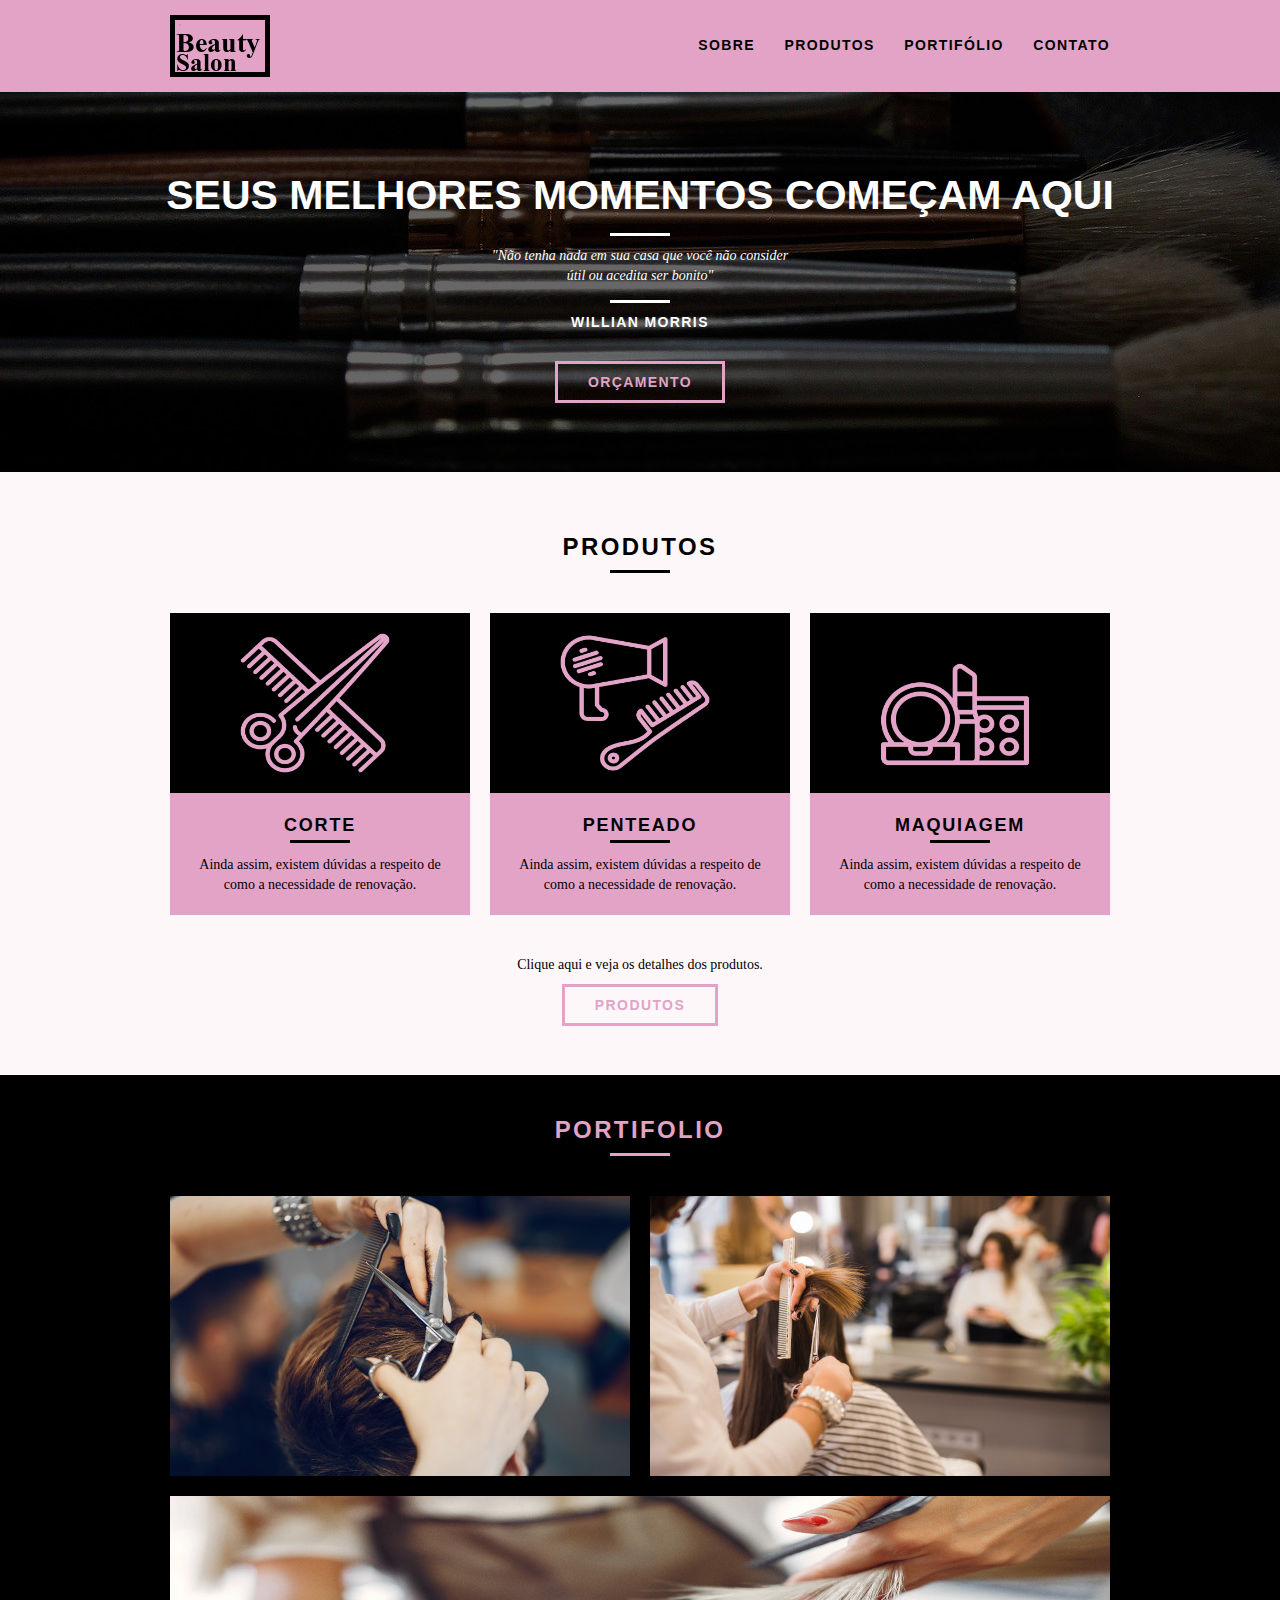
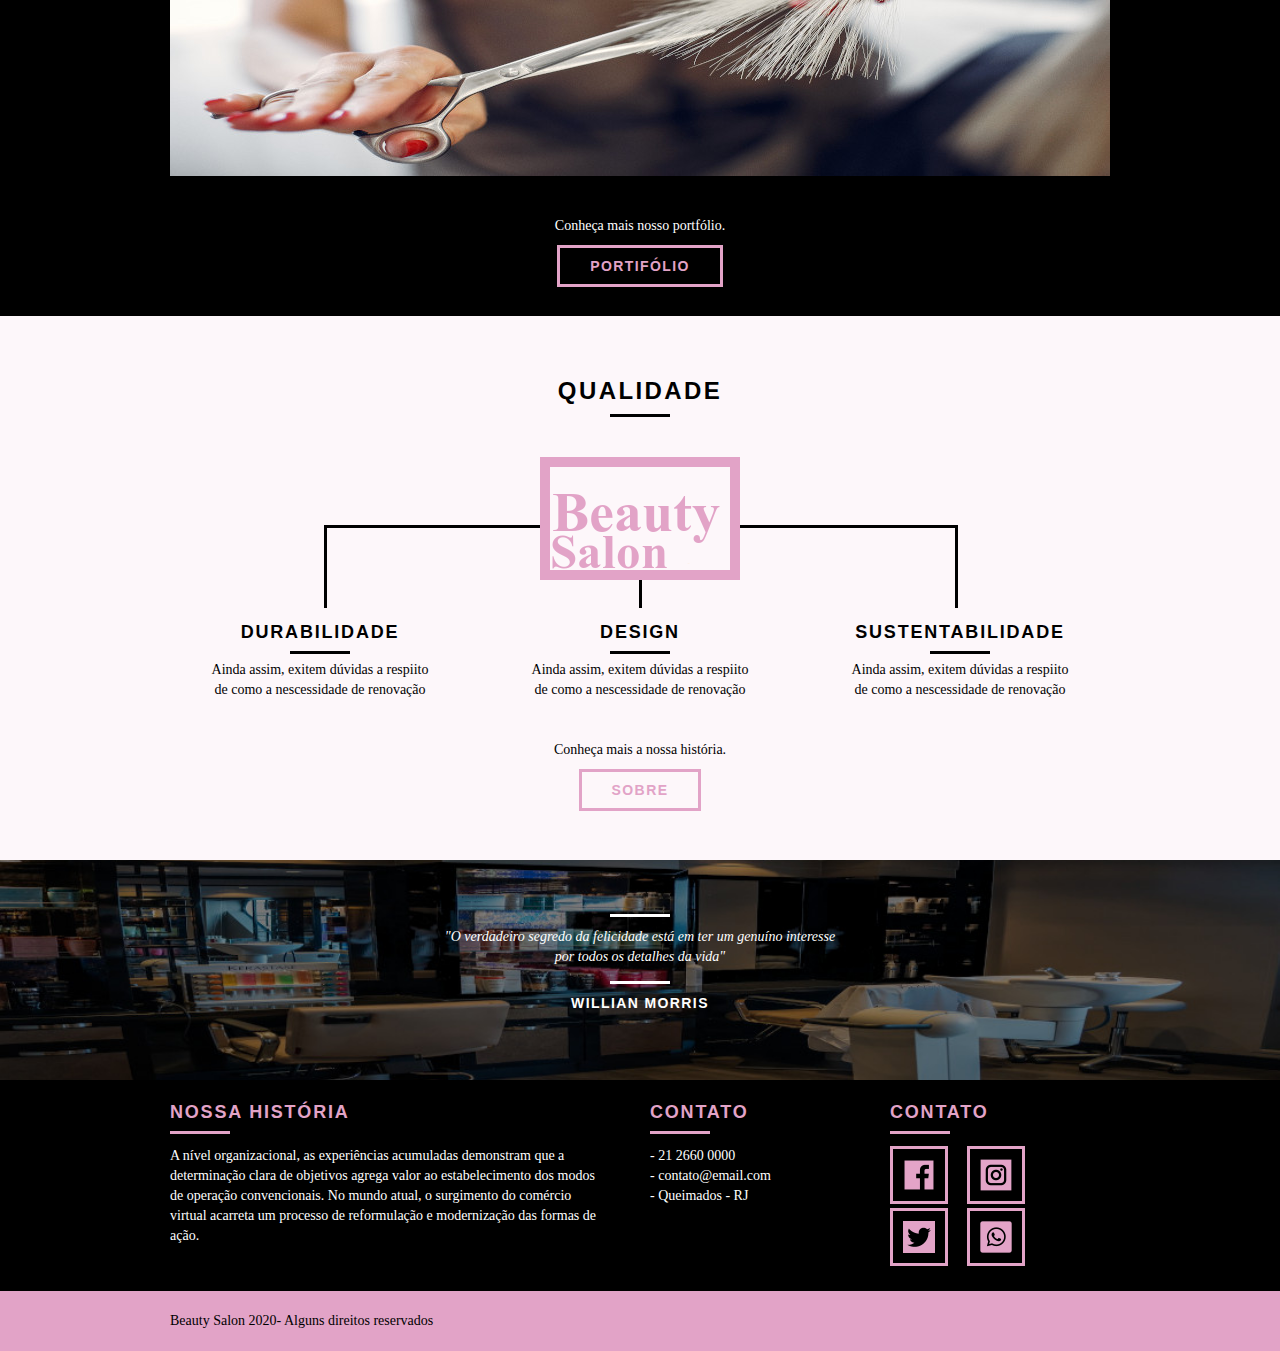
==== index.html @ 9d8540cc "index.html" ====
<!doctype html>
<html lang="pt-br">

<head>
  <meta charset="UTF-8">
  <title>Beauty Salon</title>
  <link rel="stylesheet" href="css/normalize.css">
  <link rel="stylesheet" href="css/reset.css">
  <link rel="stylesheet" href="css/grid.css">
  <link rel="stylesheet" href="css/style.css">
</head>

<body>
  <!--  -->
  <header class='header'>
    <div class="container">
      <a href="index.html" class="grid-4">
        <img src="img/logomini.png" alt="Bikcraft">
      </a>
      <nav class="grid-12 header_menu">
        <ul>
          <li><a href="sobre.html" >Sobre</a></li>
          <li><a href="produtos.html">Produtos</a></li>
          <li><a href="portifolio.html">Portifólio</a></li>
          <li><a href="contato.html">Contato</a></li>
        </ul>
      </nav>
    </div>
  </header>

  <section class="introducao">
    <div class="container">
      <h1>Seus melhores momentos começam aqui</h1>
      <blockquote class="quote-externo">
        <p>"Não tenha nada em sua casa que você não consider útil ou acedita ser bonito"</p>
        <cite>WILLIAN MORRIS</cite>
      </blockquote>
      <a href="produtos.html" class="btn">Orçamento</a>
    </div>
  </section>

  <section class="produtos container">
    <h2 class="subtitulo">Produtos</h2>
    <ul class="produtos_listas">

      <li class="grid-1-3">
        <div class="produtos_icone">
          <img src="img/cabelo.png" alt="Corte">
        </div>
        <h3>Corte</h3>
        <p>Ainda assim, existem dúvidas a respeito de como a necessidade de renovação.</p>
      </li>

      <li class="grid-1-3">
        <div class="produtos_icone">
          <img src="img/pente.png" alt="Penteado">
        </div>
        <h3>Penteado</h3>
        <p>Ainda assim, existem dúvidas a respeito de como a necessidade de renovação.</p>
      </li>

      <li class="grid-1-3">
        <div class="produtos_icone">
          <img src="img/maquiagem.png" alt="Maquiagem">
        </div>
        <h3>Maquiagem</h3>
        <p>Ainda assim, existem dúvidas a respeito de como a necessidade de renovação.</p>
      </li>
    </ul>

    <div class="call-to-action">
      <p>Clique aqui e veja os detalhes dos produtos.</p>
      <a href="produtos.html" class="btn btn-preto">Produtos</a>
    </div>
  </section>
  <!--Fecha Produtos-->
  <section class="portifolio">
    <div class="container">
      <h2 class="subtitulo">Portifolio</h2>
      <ul class="portifolio-lista">
        <li class="grid-8">
          <img src="img/portfolio/Cort.jpg" alt="Bicicleta Retro">
        </li>
        <li class="grid-8">
          <img src="img/portfolio/corte-tras.jpg" alt=" Bicicleta Passeio">
        </li>
        <li class="grid-16">
          <img src="img/portfolio/corte-ponta.jpg" alt="Bicicleta Esporte">
        </li>
      </ul>
      <div class="call-to-action">
        <p>Conheça mais nosso portfólio.</p>
        <a href="portifolio.html" class="btn">Portifólio</a>
      </div>
    </div>
  </section>
  <section class="qualidade container">
    <h2 class="subtitulo">Qualidade</h2>
    <img src="img/salon-quali.png" alt="Bikecraft">
    <ul class="qualidade_lista">
      <li class="grid-1-3">
        <h3>Durabilidade</h3>
        <p>Ainda assim, exitem dúvidas a respiito de como a nescessidade de renovação</p>
      </li>
      <li class="grid-1-3">
        <h3>Design</h3>
        <p>Ainda assim, exitem dúvidas a respiito de como a nescessidade de renovação</p>
      </li>
      <li class="grid-1-3">
        <h3>Sustentabilidade</h3>
        <p>Ainda assim, exitem dúvidas a respiito de como a nescessidade de renovação</p>
      </li>
    </ul>
    <div class="call-to-action">
      <p>Conheça mais a nossa história.</p>
      <a href="sobre.html" class="btn btn-preto">Sobre</a>
    </div>
    </div>

  </section>
  <section class="quebra">

    <blockquote class="quote-externo container">
      <p>"O verdadeiro segredo da felicidade está em ter um genuíno interesse por todos os detalhes da vida"</p>
      <cite>WILLIAN MORRIS</cite>
    </blockquote>
  </section>

  <footer>
    <div class="footer">
      <div class="container">
        <div class="grid-8 footer_historia">
          <h3>Nossa história</h3>
          <p>A nível organizacional, as experiências acumuladas demonstram que a determinação clara de objetivos agrega valor ao estabelecimento dos modos de operação convencionais. No mundo atual, o surgimento do comércio virtual acarreta um processo de reformulação e modernização das formas de ação.</p>
        </div>
        <div class="grid-4 footer_contato">
          <h3>Contato</h3>
          <ul>
            <li>- 21 2660 0000 </li>
            <li>- contato@email.com</li>
            <li>- Queimados - RJ</li>
          </ul>
        </div>
        <div class="grid-4 footer_redes">
          <h3>Contato</h3>
          <ul>
            <li>
              <a href="http://facebook.com" target="_blank">
                <img src="img/redes-sociais/facebook.png" alt="">
              </a>
            </li>
            <li>
              <a href="http://instagram.com" target="_blank">
                <img src="img/redes-sociais/instagram.png" alt="">
              </a>
            </li>
            <li>
              <a href="http://twitter.com" target="_blank">
                <img src="img/redes-sociais/twitter.png" alt="">
              </a>
            </li>
            <li>
              <a href="http://whatsapp.com" target="_blank">
                <img src="img/redes-sociais/whatsapp.png" alt="">
              </a>
            </li>

            <li></li>
            <li></li>
          </ul>

        </div>
      </div>
    </div>
    <div class="copy">
      <div class="container">
        <p class="grid-16">Beauty Salon 2020- Alguns direitos reservados </p>
      </div>
    </div>
  </footer>
</body>


</html>
---- css/grid.css ----
*,
*:before,
*:after {
	-webkit-box-sizing: border-box;
	-moz-box-sizing: border-box;
	box-sizing: border-box;
}

.container {
	width: 960px;
	margin: 0 auto;
	padding: 0px;
	position: relative;
}

.container:after,
.container:before {
	content: " ";
	display: table;
}

.container:after {
	clear: both;
}

.grid-1,
.grid-2,
.grid-3,
.grid-4,
.grid-5,
.grid-6,
.grid-7,
.grid-8,
.grid-9,
.grid-10,
.grid-11,
.grid-12,
.grid-13,
.grid-14,
.grid-15,
.grid-16,
.grid-1-3 {
	float: left;
	margin-left: 10px;
	margin-right: 10px;
}

.grid-1 {
	width: 40px;
}

.grid-2 {
	width: 100px;
}

.grid-3 {
	width: 160px;
}

.grid-4 {
	width: 220px;
}

.grid-5 {
	width: 280px;
}

.grid-6 {
	width: 340px;
}

.grid-7 {
	width: 400px;
}

.grid-8 {
	width: 460px;
}

.grid-9 {
	width: 520px;
}

.grid-10 {
	width: 580px;
}

.grid-11 {
	width: 640px;
}

.grid-12 {
	width: 700px;
}

.grid-13 {
	width: 760px;
}

.grid-14 {
	width: 820px;
}

.grid-15 {
	width: 880px;
}

.grid-16 {
	width: 940px;
}

.grid-1-3 {
	width: 300px;
}
---- css/style.css ----
/* Estilos Gerais*/
body {
  font-family: Arial, Helvetica, sans-serif;
  background-color: #FDF7FA;
}

p {
  font-family: Georgia, 'Times New Roman', Times, serif;
  font-size: 14px;
  line-height: 20px;
}

img {
  display: block;
}

.btn {
  border: 3px solid #E2A3C7;
  padding: 10px 30px;
  color: #E2A3C7;
  font-size: 14px;
  line-height: 20px;
  text-transform: uppercase;
  font-weight: bold;
  letter-spacing: .1em;

}

.btn:hover {
  color: #FFF;
  border: 3px solid #FFF;
}

.btn.btn-preto:hover {
  color: #000;
  border: 3px solid #000;
}

.subtitulo {
  font-weight: bold;
  font-size: 24px;
  line-height: 30px;
  letter-spacing: .1em;
  color: #000;
  text-transform: uppercase;
  text-align: center;
  margin-bottom: 40px;
}

.subtitulo:after {
  content: "";
  display: block;
  width: 60px;
  height: 3px;
  background-color: #000;
  margin: 8px auto;
}

.subtitulo-interno {
  font-weight: bold;
  font-size: 24px;
  line-height: 30px;
  letter-spacing: .1em;
  color: #000;
  text-transform: uppercase;
  margin-bottom: 20px;
}

.subtitulo-interno:after {
  content: "";
  display: block;
  width: 60px;
  height: 3px;
  background-color: #000;
  margin: 8px 0;
}

/* Header */


.header {
  position: fixed;
  top: 0;
  width: 100%;
  background-color: #E2A3C7;
  padding: 15px 0;
  z-index: 10;
}

.header_menu {
  text-align: right;

}

.header_menu ul li {
  display: inline-block;
  margin-left: 25px;
  margin-top: 20px;
}

.header_menu ul li a {
  color: #000;
  font-weight: bold;
  text-transform: uppercase;
  letter-spacing: .1em;
  font-size: 14px;
  line-height: 20px;
  padding: 10px 0;

}

.header_menu ul li a.menu_ativo {
  color: #FFF;
}

.header_menu ul li a:hover {
  color: #FFF;
}

/* Introdução */

.introducao {
  width: 100%;
  height: 380px;
  background: url("../img/mesa.jpg")no-repeat center;
  
  margin-top: 92px;
  text-align: center;
  padding-top: 80px;
}

.introducao h1 {
  font-size: 41px;
  color: #FFF;
  font-weight: bold;
  text-transform: uppercase;

}

.quote-externo {
  max-width: 300px;
  margin: 0 auto;
  color: #FFF;
  margin-bottom: 40px;
}

.quote-externo p {
  font-style: italic;
}

.quote-externo p::before,
.quote-externo p::after {
  content: "";
  display: block;
  width: 60px;
  height: 3px;
  background-color: #FFF;
  margin: 14px auto 10px auto;
}

.quote-externo cite {
  font-style: normal;
  font-weight: bold;
  font-size: 14px;
  letter-spacing: .1em;
}

/*introdução interna*/
.introducao-interna {
  width: 100%;
  margin-top: 92px;
  height: 160px;
  background-size: cover;
  text-align: center;
  color: #FFF;
  padding-top: 30px;
}

.introducao-interna h1 {
  font-size: 36px;
  color: #FFF;
  font-weight: bold;
  text-transform: uppercase;

}

.introducao-interna h1::after {
  content: "";
  display: block;
  width: 60px;
  height: 3px;
  background-color: #FFF;
  margin: 6px auto 10px auto;
}

/*Produtos*/
.produtos {
  padding: 60px 0;

}

.produtos_listas li {
  background-color: #E2A3C7;
  align-items: center;
  text-align: center;
}

.produtos_listas li h3 {
  font-weight: bold;
  font-size: 18px;
  line-height: 25px;
  text-transform: uppercase;
  letter-spacing: .1em;
  margin-top: 20px;

}

.produtos_listas li h3::after {
  content: "";
  display: block;
  width: 60px;
  height: 3px;
  background-color: #000000;
  margin: 2px auto;
}

.produtos_listas li p {
  padding: 10px 20px 20px 20px;

}

.produtos_listas img {
  padding-left: 50px;
  align-self: center;
  width: 200px;
  height: 140px;

}

.produtos_icone {
  background-color: #000;
  padding: 20px;
  text-align: center;
}

.call-to-action {
  padding-top: 40px;
  text-align: center;
  clear: both;
}

.call-to-action p {
  margin-bottom: 20px;
}

/*Portifólio*/

.portifolio {
  width: 100%;
  background-color: #000;
  padding: 40px 0;

}

.portifolio .subtitulo {
  color: #E2A3C7;
}

.portifolio .subtitulo::after {
  background-color: #E2A3C7;
}

.portifolio-lista li:last-child {
  margin-top: 20px;
}

.portifolio .call-to-action p {
  color: #FFF;
}

/*Qualidade*/

.qualidade:after {
  width: 634px;
  height: 83px;
  display: block;
  background: url("../img/linhas.svg") no-repeat center;
  position: absolute;
  top: 209px;
  right: 162px;
  z-index: -1;

}

.qualidade {
  padding: 60px 0;
}

.qualidade img {
  margin: 0 auto;
}

.qualidade li {
  text-align: center;
  padding: 0 40px;
}

.qualidade_lista {
  padding-top: 20px;
}

.qualidade_lista li h3 {
  font-weight: bold;
  font-size: 18px;
  line-height: 25px;
  text-transform: uppercase;
  letter-spacing: .1em;
  margin-top: 20px;

}

.qualidade_lista li h3::after {
  content: "";
  display: block;
  width: 60px;
  height: 3px;
  background-color: #000000;
  margin: 6px auto;
}

/*Quebra*/

.quebra {
  width: 100%;
  height: 220px;
  background: url(../img/bg-salon.jpg) no-repeat center;
  background-size: cover;
  text-align: center;
  padding-top: 40px;
}

.quebra .quote-externo {
  max-width: 400px;
}

/*Footer*/
.footer {
  width: 100%;
  background-color: black;
  color: #FFF;
  padding: 20px 0;
}

.footer h3 {
  font-size: 18px;
  line-height: 25px;
  color: #E2A3C7;
  text-transform: uppercase;
  letter-spacing: .1em;
  font-weight: bold;
}

.footer h3::after {
  content: "";
  display: block;
  width: 60px;
  height: 3px;
  background-color: #E2A3C7;
  margin: 6px 0 12px 0;
}

.footer_historia {
  padding-right: 30px;
}

.footer_contato ul li {
  font-size: 14px;
  line-height: 20px;
  font-family: Georgia, 'Times New Roman', Times, serif;
  ;
}

.footer_redes ul li {
  display: inline-block;
  margin-right: 15px;
}

.footer_redes ul li a {
  border: 3px solid #E2A3C7;
  padding: 10px;
  display: inline-block;
}

.footer_redes ul li a:hover {
  border-color: #FFF;
}

.copy {
  width: 100%;
  background: #E2A3C7;
  padding: 20px 0;
}
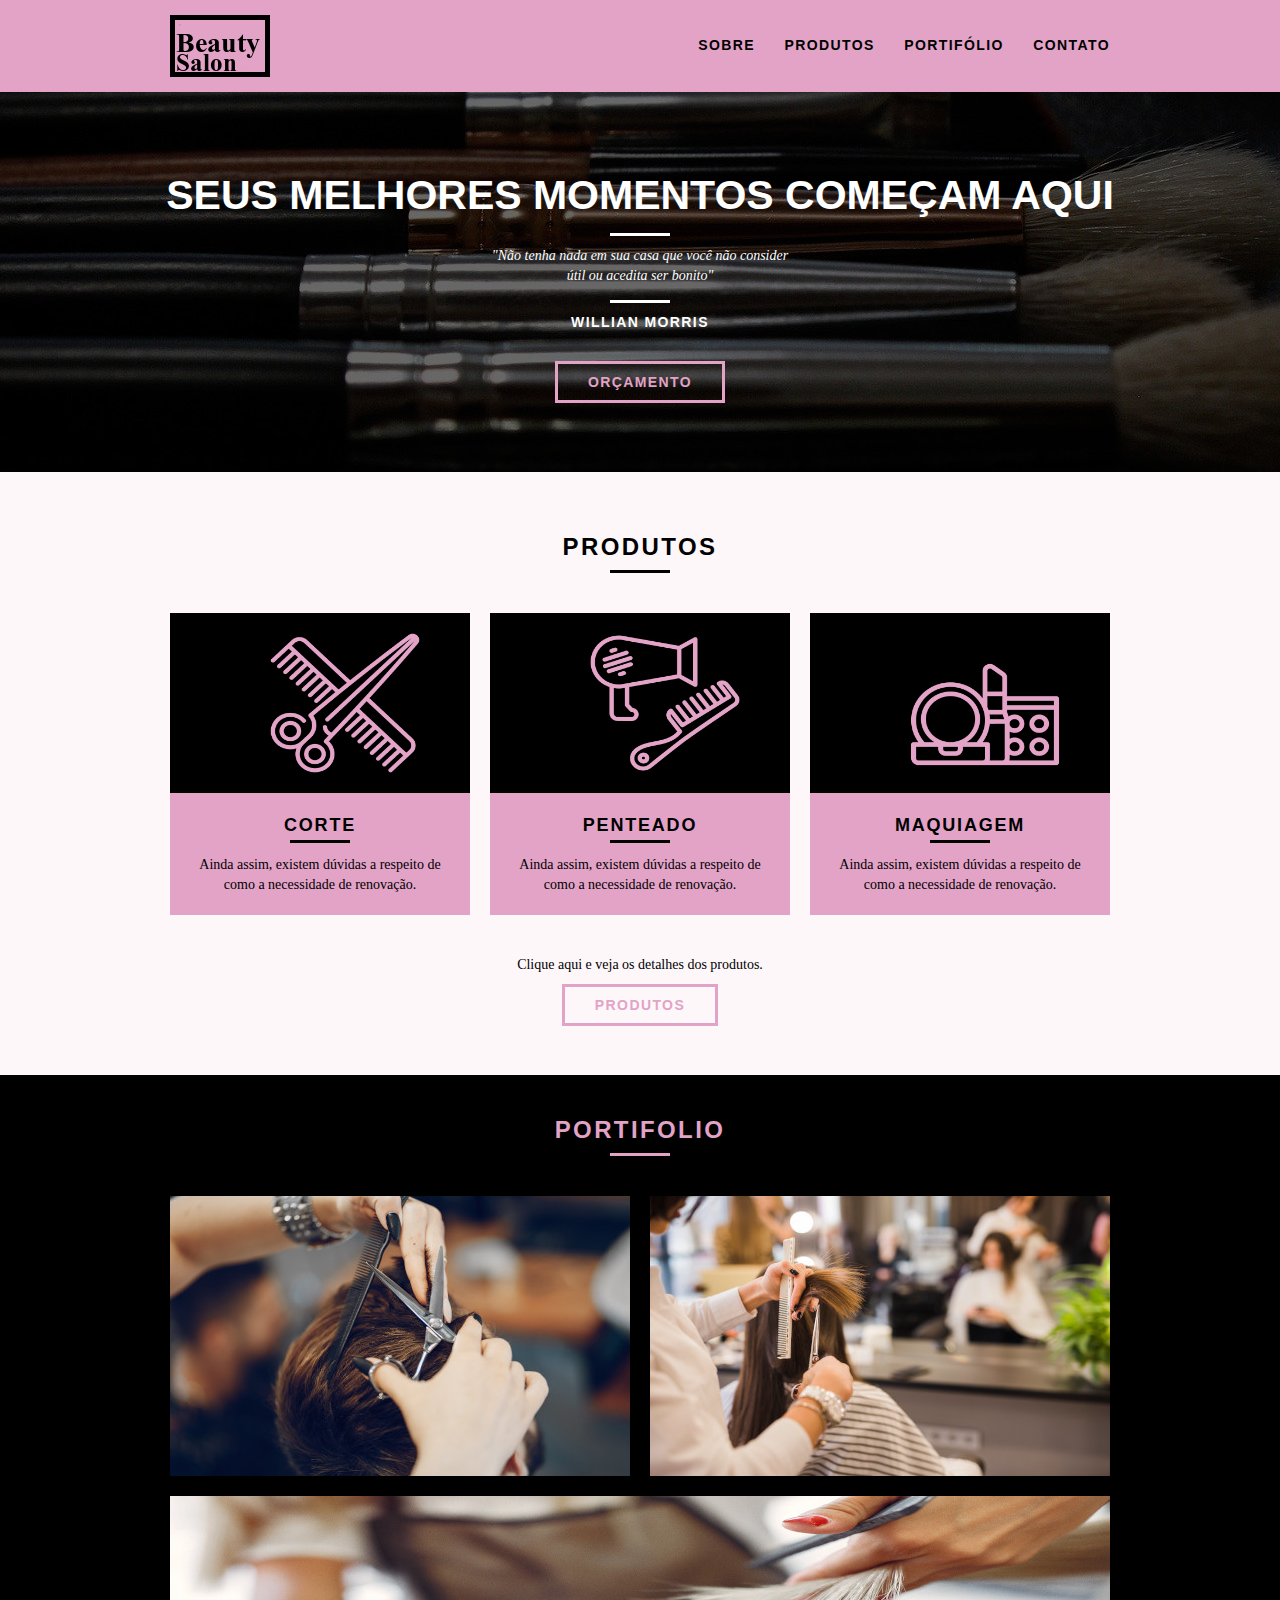
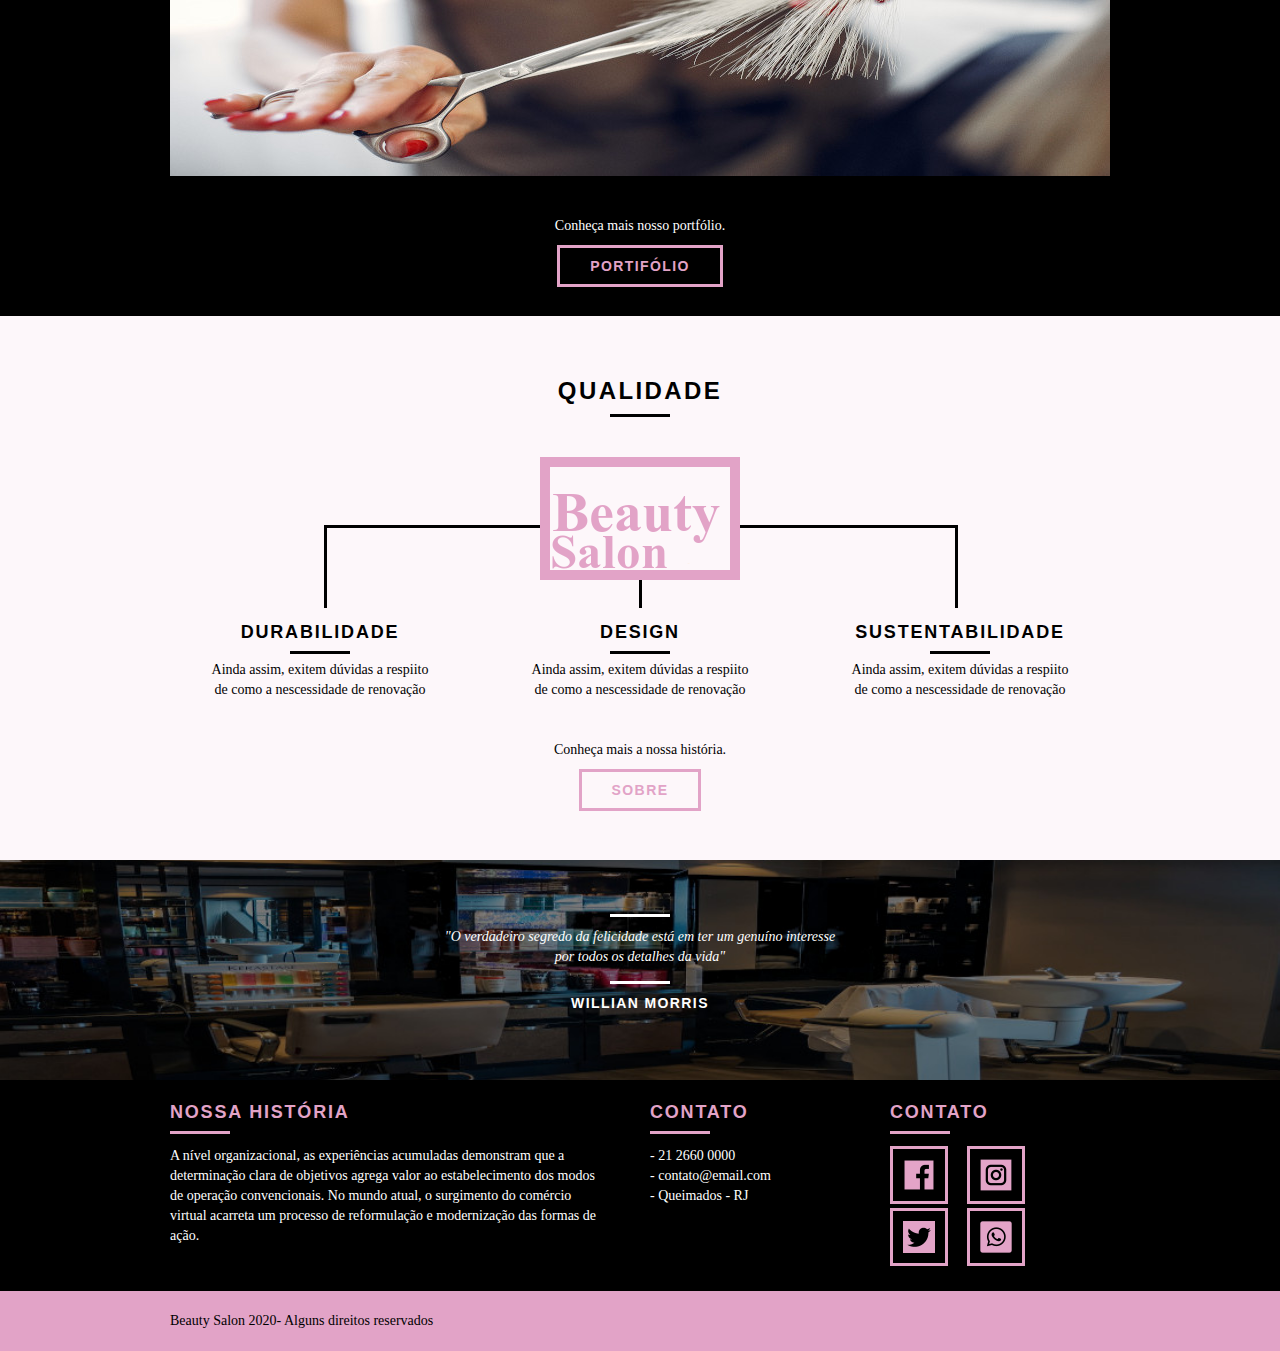
==== commit e504fad2: "responsive pt1" ====
--- a/index.html
+++ b/index.html
@@ -8,6 +8,7 @@
   <link rel="stylesheet" href="css/reset.css">
   <link rel="stylesheet" href="css/grid.css">
   <link rel="stylesheet" href="css/style.css">
+  <link rel="stylesheet" href="css/responsivo.css">
 </head>
 
 <body>
--- a/css/grid.css
+++ b/css/grid.css
@@ -111,4 +111,108 @@
 
 .grid-1-3 {
 	width: 300px;
+}
+
+@media only screen and (min-width: 788px) and (max-width:979px){
+	
+	.container {
+		width: 768px;
+
+	}
+	.grid-1 {
+		width: 28px;
+	}
+	
+	.grid-2 {
+		width: 76px;
+	}
+	
+	.grid-3 {
+		width: 124px;
+	}
+	
+	.grid-4 {
+		width: 172px;
+	}
+	
+	.grid-5 {
+		width: 220px;
+	}
+	
+	.grid-6 {
+		width: 268px;
+	}
+	
+	.grid-7 {
+		width: 316px;
+	}
+	
+	.grid-8 {
+		width: 364px;
+	}
+	
+	.grid-9 {
+		width: 412px;
+	}
+	
+	.grid-10 {
+		width: 460px;
+	}
+	
+	.grid-11 {
+		width: 508px;
+	}
+	
+	.grid-12 {
+		width: 556px;
+	}
+	
+	.grid-13 {
+		width: 604px;
+	}
+	
+	.grid-14 {
+		width: 652px;
+	}
+	
+	.grid-15 {
+		width: 700px;
+	}
+	
+	.grid-16 {
+		width: 748px;
+	}
+	
+	.grid-1-3 {
+		width: 236px;
+	}
+}
+@media only screen and (max-width: 787px) {
+	.container {
+		width: 300px;
+
+	}
+	.grid-1,
+.grid-2,
+.grid-3,
+.grid-4,
+.grid-5,
+.grid-6,
+.grid-7,
+.grid-8,
+.grid-9,
+.grid-10,
+.grid-11,
+.grid-12,
+.grid-13,
+.grid-14,
+.grid-15,
+.grid-16,
+.grid-1-3 {
+	width: 300px;
+	margin: 0 0 20px;
+	float:none;
+
+}
+
 }--- a/css/style.css
+++ b/css/style.css
@@ -12,6 +12,7 @@
 
 img {
   display: block;
+  max-width: 100%;
 }
 
 .btn {
@@ -201,8 +202,10 @@
 
 .produtos_listas li {
   background-color: #E2A3C7;
-  align-items: center;
-  text-align: center;
+  text-align: center;
+}
+.produtos_listas li img{
+  margin: 0 auto;
 }
 
 .produtos_listas li h3 {
--- a/css/responsivo.css
+++ b/css/responsivo.css
@@ -0,0 +1,102 @@
+/*Estilo para Tablet*/
+@media only screen and (min-width: 788px) and (max-width:979px){
+	
+	.qualidade:after {
+
+		right: 66px;
+	  
+	  }
+	  .qualidade li {
+		
+		padding: 0 10px;
+	  }
+	  .footer_redes ul li a {
+		border: 3px solid #E2A3C7;
+		padding: 5px;
+		margin-bottom: 12px;
+		display: inline-block;
+	  }
+	  .footer_redes ul li a img{
+		  width: 26px;
+		  height: 26px;
+	  }
+}
+/*Estilo para Smartphone*/
+@media only screen and (max-width: 787px) {
+	 /*Header*/
+	.header{
+		position: relative;
+		padding-bottom:0px;
+	}
+	.header img{
+		margin: 0 auto 10px auto;
+		
+	}
+	.header_menu{
+		text-align: center;
+	}
+	.header_menu ul li{
+		margin: 5px;
+	}
+
+	.header_menu ul li a {
+		
+		border: 4px solid #000;
+		width: 136px;
+		display: block;
+		float: left;
+		
+	}
+
+	.header_menu ul li a:hover {
+		border-color: #ffffff;
+	}
+
+	.header_menu ul li a.menu_ativo {
+	border-color: #FFF;
+	  }
+
+	/*Introdução*/
+	.introducao{
+		margin-top: 0px;
+		padding-top: 20px;
+		background: url("../img/bg-index-mobi.jpg")no-repeat center;
+		background-size: cover;
+
+	}
+	.introducao h1 {
+		font-size: 30px;
+		color: #FFF;
+		font-weight: bold;
+		text-transform: uppercase;
+	  
+	  }
+	/*Introdução Interna*/
+
+	.introducao-interna {
+
+		margin-top: 0px;
+
+	}
+
+	/*Call*/
+	.call-to-action {
+		padding-top: 10px;
+		
+	  }
+	/*Qualidade index*/
+	  .qualidade:after {
+
+		display: none;
+	}
+	/*Sobre*/
+
+	.missao_sobre p {
+		padding-right: 0px;
+	}
+	.equipe-foto{
+		padding-top: 20px;
+	}
+
+
+}